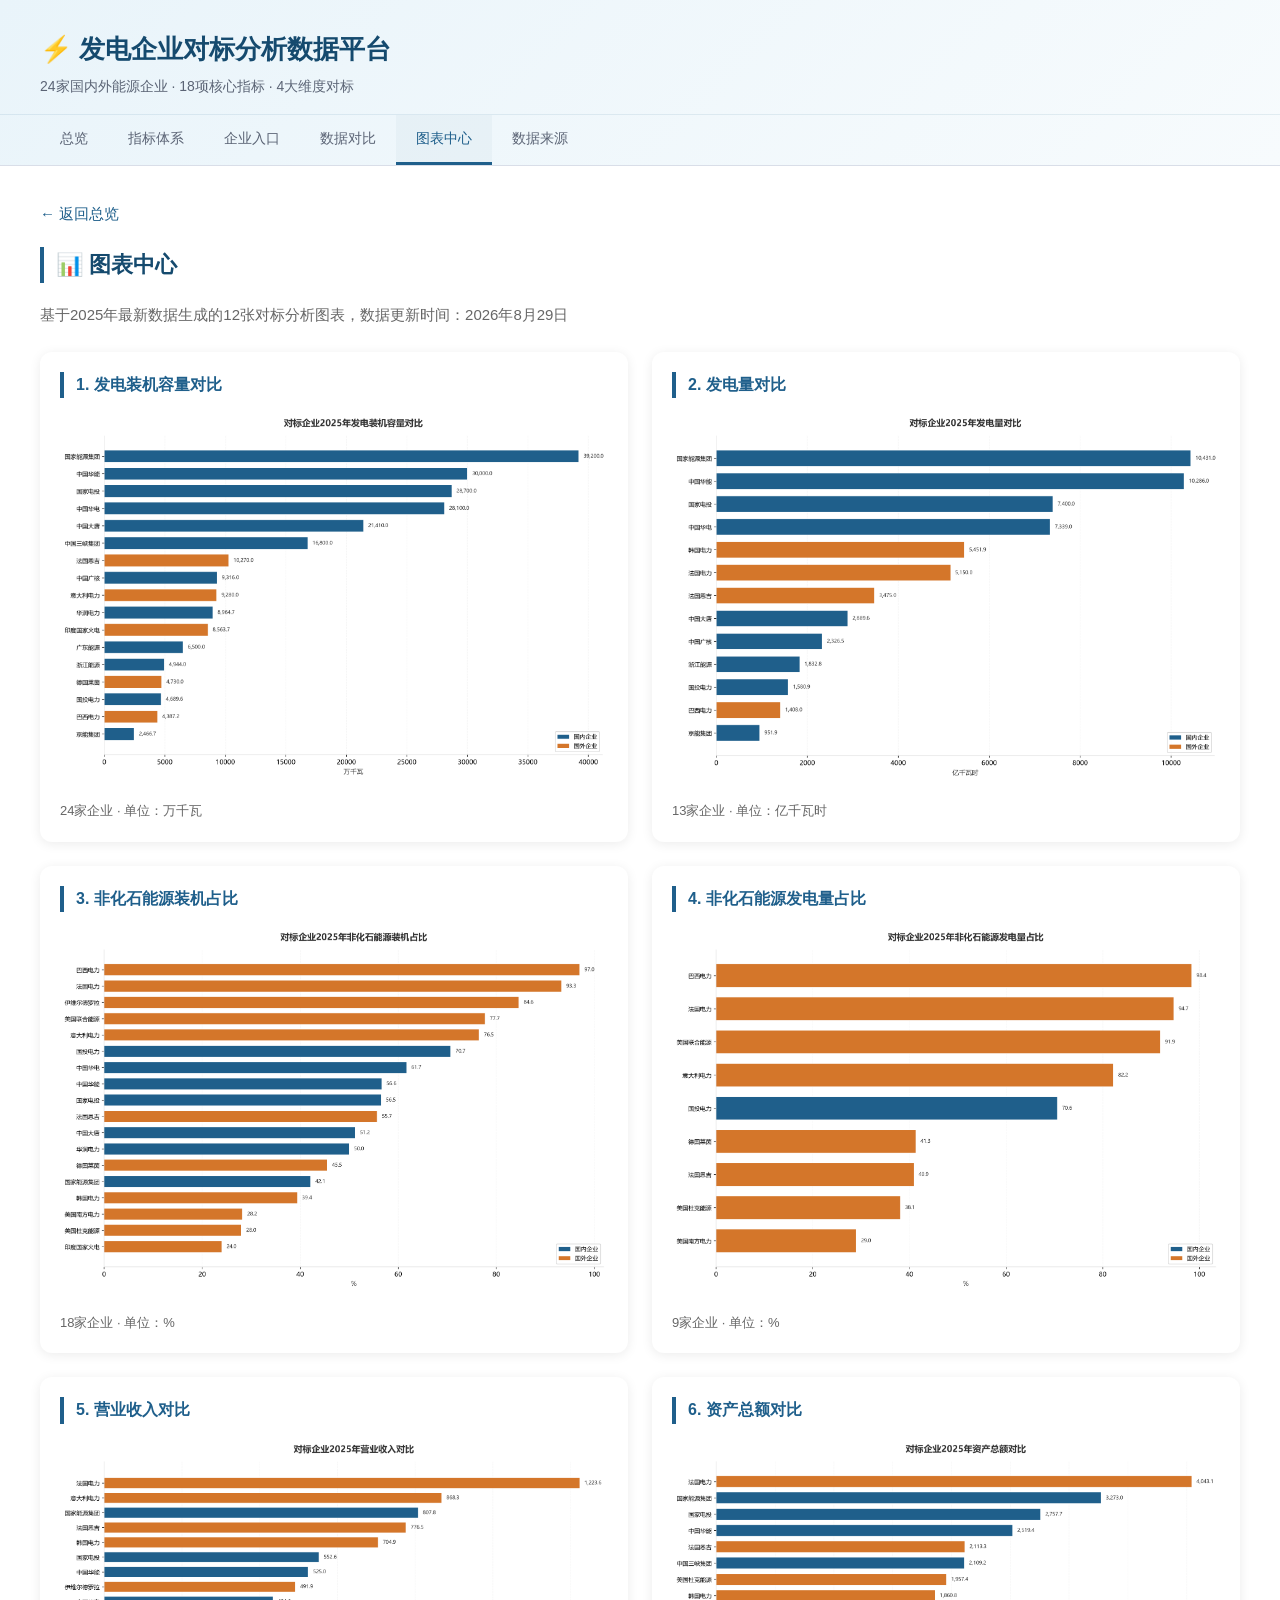
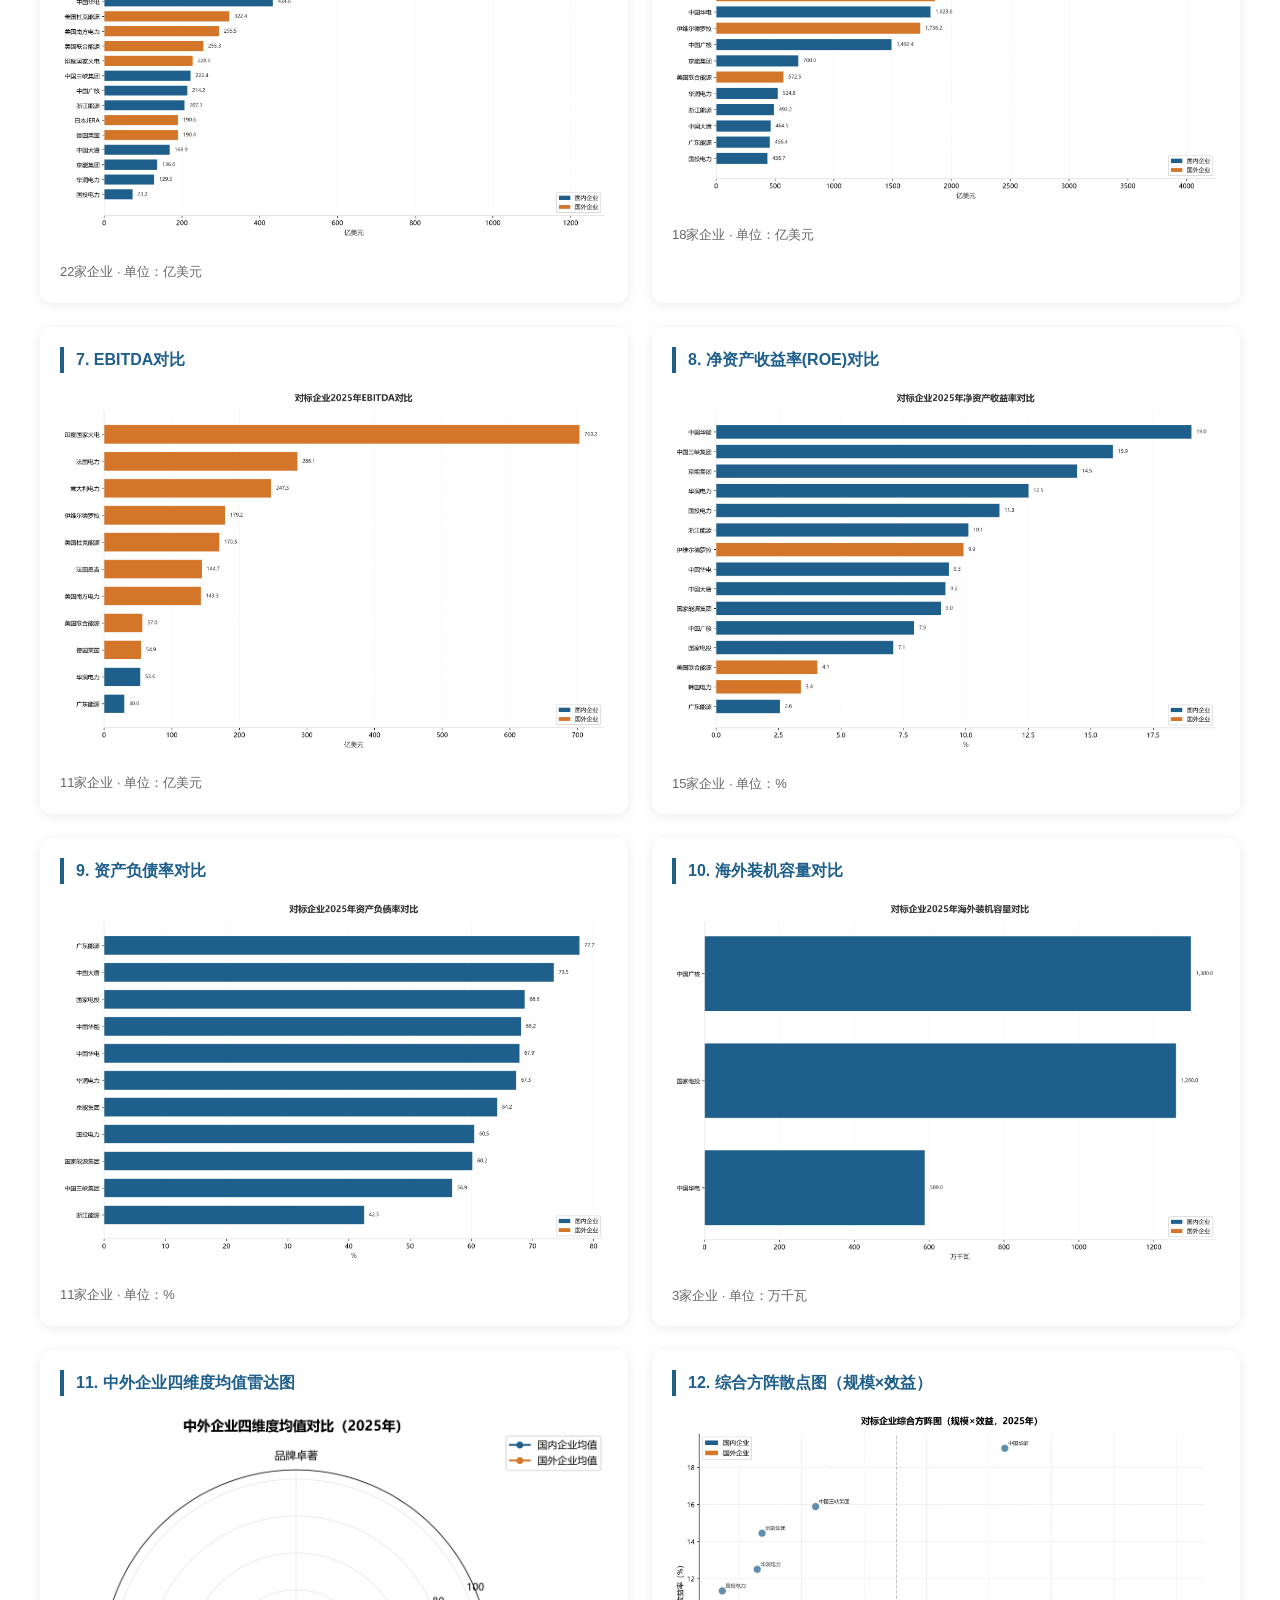
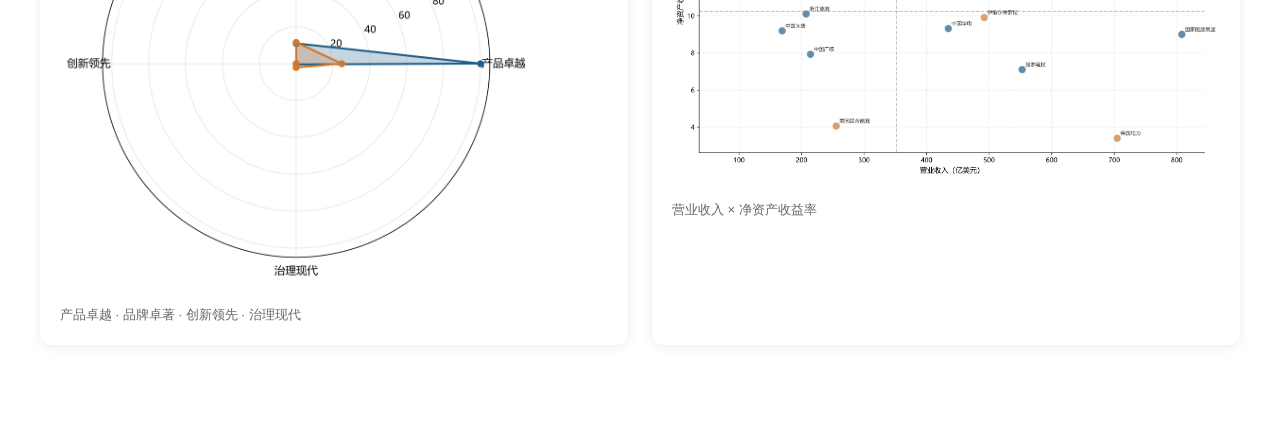
==== charts.html @ 98b0fddc "新增图表中心页面，上传12张基于最新数据的对标分析图表" ====
﻿<!DOCTYPE html>
<html lang="zh-CN">
<head>
  <meta charset="UTF-8">
  <meta name="viewport" content="width=device-width, initial-scale=1.0">
  <title>图表中心 - 发电企业对标分析数据平台</title>
  <link rel="stylesheet" href="css/style.css">
  <style>
    .charts-grid { display: grid; grid-template-columns: repeat(auto-fit, minmax(500px, 1fr)); gap: 24px; margin-top: 24px; }
    .chart-card { background: #fff; border-radius: 12px; padding: 20px; box-shadow: 0 2px 12px rgba(0,0,0,0.08); }
    .chart-card h3 { margin: 0 0 16px 0; font-size: 16px; color: #1f5f8b; border-left: 4px solid #1f5f8b; padding-left: 12px; }
    .chart-card img { width: 100%; height: auto; border-radius: 8px; }
    .chart-meta { margin-top: 12px; font-size: 13px; color: #666; }
    .back-link { display: inline-block; margin-bottom: 20px; color: #1f5f8b; text-decoration: none; font-weight: 500; }
    .back-link:hover { text-decoration: underline; }
  </style>
</head>
<body>
  <header class="site-header">
    <div class="header-content">
      <h1 class="site-title">⚡ 发电企业对标分析数据平台</h1>
      <p class="site-subtitle">24家国内外能源企业 · 18项核心指标 · 4大维度对标</p>
    </div>
    <nav class="main-nav">
      <a href="index.html" class="nav-link">总览</a>
      <a href="index.html#indicators" class="nav-link">指标体系</a>
      <a href="index.html#companies" class="nav-link">企业入口</a>
      <a href="index.html#comparison" class="nav-link">数据对比</a>
      <a href="charts.html" class="nav-link active">图表中心</a>
      <a href="data_sources.html" class="nav-link">数据来源</a>
    </nav>
  </header>

  <main class="main-content">
    <section class="section">
      <a href="index.html" class="back-link">← 返回总览</a>
      <h2 class="section-title">📊 图表中心</h2>
      <p style="color: #666; margin-bottom: 8px;">基于2025年最新数据生成的12张对标分析图表，数据更新时间：2026年8月29日</p>
      
      <div class="charts-grid">
        <div class="chart-card">
          <h3>1. 发电装机容量对比</h3>
          <img src="charts/01_installed_capacity_2025.png" alt="发电装机容量对比">
          <div class="chart-meta">24家企业 · 单位：万千瓦</div>
        </div>
        <div class="chart-card">
          <h3>2. 发电量对比</h3>
          <img src="charts/02_power_generation_2025.png" alt="发电量对比">
          <div class="chart-meta">13家企业 · 单位：亿千瓦时</div>
        </div>
        <div class="chart-card">
          <h3>3. 非化石能源装机占比</h3>
          <img src="charts/03_non_fossil_capacity_ratio_2025.png" alt="非化石能源装机占比">
          <div class="chart-meta">18家企业 · 单位：%</div>
        </div>
        <div class="chart-card">
          <h3>4. 非化石能源发电量占比</h3>
          <img src="charts/04_non_fossil_generation_ratio_2025.png" alt="非化石能源发电量占比">
          <div class="chart-meta">9家企业 · 单位：%</div>
        </div>
        <div class="chart-card">
          <h3>5. 营业收入对比</h3>
          <img src="charts/05_revenue_2025.png" alt="营业收入对比">
          <div class="chart-meta">22家企业 · 单位：亿美元</div>
        </div>
        <div class="chart-card">
          <h3>6. 资产总额对比</h3>
          <img src="charts/06_total_assets_2025.png" alt="资产总额对比">
          <div class="chart-meta">18家企业 · 单位：亿美元</div>
        </div>
        <div class="chart-card">
          <h3>7. EBITDA对比</h3>
          <img src="charts/07_ebitda_2025.png" alt="EBITDA对比">
          <div class="chart-meta">11家企业 · 单位：亿美元</div>
        </div>
        <div class="chart-card">
          <h3>8. 净资产收益率(ROE)对比</h3>
          <img src="charts/08_roe_2025.png" alt="ROE对比">
          <div class="chart-meta">15家企业 · 单位：%</div>
        </div>
        <div class="chart-card">
          <h3>9. 资产负债率对比</h3>
          <img src="charts/09_debt_ratio_2025.png" alt="资产负债率对比">
          <div class="chart-meta">11家企业 · 单位：%</div>
        </div>
        <div class="chart-card">
          <h3>10. 海外装机容量对比</h3>
          <img src="charts/10_overseas_capacity_2025.png" alt="海外装机容量对比">
          <div class="chart-meta">3家企业 · 单位：万千瓦</div>
        </div>
        <div class="chart-card">
          <h3>11. 中外企业四维度均值雷达图</h3>
          <img src="charts/11_radar_dimension_comparison.png" alt="维度雷达图">
          <div class="chart-meta">产品卓越 · 品牌卓著 · 创新领先 · 治理现代</div>
        </div>
        <div class="chart-card">
          <h3>12. 综合方阵散点图（规模×效益）</h3>
          <img src="charts/12_scatter_scale_profit_matrix.png" alt="综合方阵散点图">
          <div class="chart-meta">营业收入 × 净资产收益率</div>
        </div>
      </div>
    </section>
  </main>
</body>
</html>
---- css/style.css ----
/* 发电企业对标分析数据平台 - 样式文件 */

:root {
  --primary: #1f5f8b;
  --primary-light: #eef6fb;
  --primary-dark: #154a6e;
  --accent: #d4762a;
  --accent-light: #fdf3e8;
  --success: #2d8a4e;
  --warning: #c48a1a;
  --danger: #c0392b;
  --text: #162033;
  --text-muted: #5b6475;
  --border: #d9dee8;
  --bg-soft: #f5f7fb;
  --bg-white: #ffffff;
  --shadow: 0 2px 12px rgba(31, 95, 139, 0.08);
  --shadow-hover: 0 4px 20px rgba(31, 95, 139, 0.15);
  --radius: 10px;
  --radius-sm: 6px;
}

* {
  box-sizing: border-box;
  margin: 0;
  padding: 0;
}

body {
  font-family: -apple-system, BlinkMacSystemFont, "Segoe UI", "Microsoft YaHei", Arial, sans-serif;
  color: var(--text);
  background: var(--bg-white);
  line-height: 1.65;
  font-size: 15px;
}

/* 顶部导航 */
.site-header {
  background: linear-gradient(135deg, #e9f4fa, #f7fbfd);
  border-bottom: 1px solid var(--border);
  padding: 0;
}

.header-content {
  padding: 28px 40px 16px;
  max-width: 1400px;
  margin: 0 auto;
}

.site-title {
  font-size: 26px;
  font-weight: 700;
  color: var(--primary-dark);
  margin-bottom: 4px;
}

.site-subtitle {
  font-size: 14px;
  color: var(--text-muted);
}

.main-nav {
  display: flex;
  gap: 0;
  padding: 0 40px;
  max-width: 1400px;
  margin: 0 auto;
  border-top: 1px solid rgba(31, 95, 139, 0.1);
}

.nav-link {
  padding: 12px 20px;
  color: var(--text-muted);
  text-decoration: none;
  font-weight: 500;
  font-size: 14px;
  border-bottom: 3px solid transparent;
  transition: all 0.2s;
}

.nav-link:hover,
.nav-link.active {
  color: var(--primary);
  border-bottom-color: var(--primary);
  background: rgba(31, 95, 139, 0.04);
}

/* 主内容区 */
.main-content {
  max-width: 1400px;
  margin: 0 auto;
  padding: 0 40px 60px;
}

.section {
  padding: 36px 0;
  border-bottom: 1px solid var(--border);
}

.section:last-child {
  border-bottom: none;
}

.section-title {
  font-size: 22px;
  font-weight: 700;
  color: var(--primary-dark);
  margin-bottom: 20px;
  padding-left: 12px;
  border-left: 4px solid var(--primary);
}

.subsection-title {
  font-size: 17px;
  font-weight: 600;
  color: var(--text);
  margin: 24px 0 12px;
}

/* 统计卡片 */
.stats-grid {
  display: grid;
  grid-template-columns: repeat(auto-fit, minmax(200px, 1fr));
  gap: 16px;
  margin-bottom: 24px;
}

.stat-card {
  background: var(--bg-white);
  border: 1px solid var(--border);
  border-radius: var(--radius);
  padding: 20px;
  text-align: center;
  transition: all 0.2s;
  box-shadow: var(--shadow);
}

.stat-card:hover {
  transform: translateY(-2px);
  box-shadow: var(--shadow-hover);
}

.stat-value {
  font-size: 36px;
  font-weight: 700;
  color: var(--primary);
  line-height: 1.2;
}

.stat-label {
  font-size: 14px;
  color: var(--text-muted);
  margin-top: 4px;
}

.stat-detail {
  font-size: 12px;
  color: var(--text-muted);
  margin-top: 2px;
  opacity: 0.8;
}

/* 完成度进度条 */
.completeness-section {
  background: var(--bg-soft);
  border-radius: var(--radius);
  padding: 20px 24px;
}

.completeness-bars {
  display: flex;
  flex-direction: column;
  gap: 12px;
}

.completeness-item {
  display: grid;
  grid-template-columns: 80px 1fr 140px;
  align-items: center;
  gap: 12px;
}

.completeness-label {
  font-weight: 600;
  color: var(--text);
  font-size: 14px;
}

.completeness-bar {
  height: 20px;
  background: var(--bg-white);
  border-radius: 10px;
  overflow: hidden;
  border: 1px solid var(--border);
}

.completeness-fill {
  height: 100%;
  background: linear-gradient(90deg, var(--primary), var(--primary-dark));
  border-radius: 10px;
  transition: width 0.5s ease;
}

.completeness-value {
  font-size: 13px;
  color: var(--text-muted);
  text-align: right;
}

/* 维度Tab */
.dimension-tabs {
  display: flex;
  gap: 8px;
  margin-bottom: 16px;
  flex-wrap: wrap;
}

.dim-tab {
  padding: 8px 16px;
  border: 1px solid var(--border);
  background: var(--bg-white);
  border-radius: 20px;
  cursor: pointer;
  font-size: 13px;
  font-weight: 500;
  color: var(--text-muted);
  transition: all 0.2s;
}

.dim-tab:hover {
  border-color: var(--primary);
  color: var(--primary);
}

.dim-tab.active {
  background: var(--primary);
  color: white;
  border-color: var(--primary);
}

/* 指标选择器 */
.indicator-selector {
  display: flex;
  align-items: center;
  margin-bottom: 16px;
  flex-wrap: wrap;
  gap: 8px;
}

.indicator-selector label {
  font-weight: 600;
  font-size: 14px;
  color: var(--text);
}

.indicator-selector select {
  padding: 8px 12px;
  border: 1px solid var(--border);
  border-radius: var(--radius-sm);
  font-size: 14px;
  color: var(--text);
  background: var(--bg-white);
  cursor: pointer;
  min-width: 180px;
}

.indicator-selector select:focus {
  outline: none;
  border-color: var(--primary);
  box-shadow: 0 0 0 3px rgba(31, 95, 139, 0.1);
}

/* 图表容器 */
.chart-container {
  width: 100%;
  height: 500px;
  background: var(--bg-white);
  border: 1px solid var(--border);
  border-radius: var(--radius);
  padding: 16px;
  margin-bottom: 16px;
}

.chart-container.large {
  height: 600px;
}

/* 指标说明 */
.indicator-info {
  background: var(--primary-light);
  border-left: 4px solid var(--primary);
  border-radius: 0 var(--radius-sm) var(--radius-sm) 0;
  padding: 16px 20px;
}

.indicator-info h4 {
  font-size: 15px;
  font-weight: 600;
  color: var(--primary-dark);
  margin-bottom: 6px;
}

.indicator-info p {
  font-size: 14px;
  color: var(--text);
  line-height: 1.7;
}

/* 企业筛选 */
.company-filter {
  display: flex;
  align-items: center;
  gap: 8px;
  margin-bottom: 20px;
  flex-wrap: wrap;
}

.filter-btn {
  padding: 8px 16px;
  border: 1px solid var(--border);
  background: var(--bg-white);
  border-radius: 20px;
  cursor: pointer;
  font-size: 13px;
  font-weight: 500;
  color: var(--text-muted);
  transition: all 0.2s;
}

.filter-btn:hover {
  border-color: var(--primary);
  color: var(--primary);
}

.filter-btn.active {
  background: var(--primary);
  color: white;
  border-color: var(--primary);
}

.search-input {
  margin-left: auto;
  padding: 8px 14px;
  border: 1px solid var(--border);
  border-radius: 20px;
  font-size: 13px;
  width: 220px;
  transition: all 0.2s;
}

.search-input:focus {
  outline: none;
  border-color: var(--primary);
  box-shadow: 0 0 0 3px rgba(31, 95, 139, 0.1);
  width: 260px;
}

/* 企业卡片网格 */
.company-grid {
  display: grid;
  grid-template-columns: repeat(auto-fill, minmax(260px, 1fr));
  gap: 16px;
}

.company-card {
  background: var(--bg-white);
  border: 1px solid var(--border);
  border-radius: var(--radius);
  padding: 18px;
  cursor: pointer;
  transition: all 0.2s;
  box-shadow: var(--shadow);
}

.company-card:hover {
  transform: translateY(-3px);
  box-shadow: var(--shadow-hover);
  border-color: var(--primary);
}

.company-card.domestic {
  border-top: 3px solid var(--primary);
}

.company-card.foreign {
  border-top: 3px solid var(--accent);
}

.company-name {
  font-size: 16px;
  font-weight: 700;
  color: var(--text);
  margin-bottom: 4px;
}

.company-type-tag {
  display: inline-block;
  padding: 2px 8px;
  border-radius: 10px;
  font-size: 11px;
  font-weight: 600;
  margin-bottom: 8px;
}

.company-type-tag.domestic {
  background: var(--primary-light);
  color: var(--primary);
}

.company-type-tag.foreign {
  background: var(--accent-light);
  color: var(--accent);
}

.company-stats {
  display: grid;
  grid-template-columns: 1fr 1fr;
  gap: 8px;
  margin-top: 10px;
}

.company-stat {
  text-align: center;
  padding: 6px;
  background: var(--bg-soft);
  border-radius: var(--radius-sm);
}

.company-stat-value {
  font-size: 14px;
  font-weight: 700;
  color: var(--primary);
}

.company-stat-label {
  font-size: 11px;
  color: var(--text-muted);
}

/* 对比Tab */
.comparison-tabs {
  display: flex;
  gap: 8px;
  margin-bottom: 16px;
}

.comp-tab {
  padding: 10px 20px;
  border: 1px solid var(--border);
  background: var(--bg-white);
  border-radius: var(--radius-sm);
  cursor: pointer;
  font-size: 14px;
  font-weight: 500;
  color: var(--text-muted);
  transition: all 0.2s;
}

.comp-tab:hover {
  border-color: var(--primary);
  color: var(--primary);
}

.comp-tab.active {
  background: var(--primary);
  color: white;
  border-color: var(--primary);
}

/* 数据来源 */
.sources-content {
  display: grid;
  grid-template-columns: repeat(auto-fit, minmax(300px, 1fr));
  gap: 24px;
}

.source-category {
  background: var(--bg-soft);
  border-radius: var(--radius);
  padding: 20px 24px;
}

.source-category h3 {
  font-size: 16px;
  font-weight: 600;
  color: var(--primary-dark);
  margin-bottom: 12px;
  padding-bottom: 8px;
  border-bottom: 2px solid var(--primary);
}

.source-category ul {
  list-style: none;
  padding: 0;
}

.source-category li {
  font-size: 14px;
  color: var(--text);
  padding: 6px 0;
  padding-left: 18px;
  position: relative;
  line-height: 1.6;
}

.source-category li::before {
  content: "▸";
  position: absolute;
  left: 0;
  color: var(--primary);
  font-weight: bold;
}

.source-category strong {
  color: var(--primary-dark);
}

/* 页脚 */
.site-footer {
  background: var(--bg-soft);
  border-top: 1px solid var(--border);
  padding: 20px 40px;
  text-align: center;
  color: var(--text-muted);
  font-size: 13px;
}

/* 响应式设计 */
@media (max-width: 768px) {
  .header-content {
    padding: 20px;
  }

  .site-title {
    font-size: 20px;
  }

  .main-nav {
    padding: 0 20px;
    overflow-x: auto;
  }

  .nav-link {
    padding: 10px 14px;
    font-size: 13px;
    white-space: nowrap;
  }

  .main-content {
    padding: 0 20px 40px;
  }

  .stats-grid {
    grid-template-columns: repeat(2, 1fr);
  }

  .stat-value {
    font-size: 28px;
  }

  .completeness-item {
    grid-template-columns: 60px 1fr;
  }

  .completeness-value {
    grid-column: 1 / -1;
    text-align: left;
    font-size: 12px;
  }

  .company-grid {
    grid-template-columns: 1fr;
  }

  .search-input {
    width: 100%;
    margin-left: 0;
  }

  .chart-container {
    height: 400px;
  }

  .chart-container.large {
    height: 450px;
  }

  .sources-content {
    grid-template-columns: 1fr;
  }

  .comparison-tabs {
    overflow-x: auto;
  }

  .comp-tab {
    white-space: nowrap;
  }
}

@media (max-width: 480px) {
  .stats-grid {
    grid-template-columns: 1fr;
  }

  .dimension-tabs {
    gap: 6px;
  }

  .dim-tab {
    padding: 6px 12px;
    font-size: 12px;
  }
}
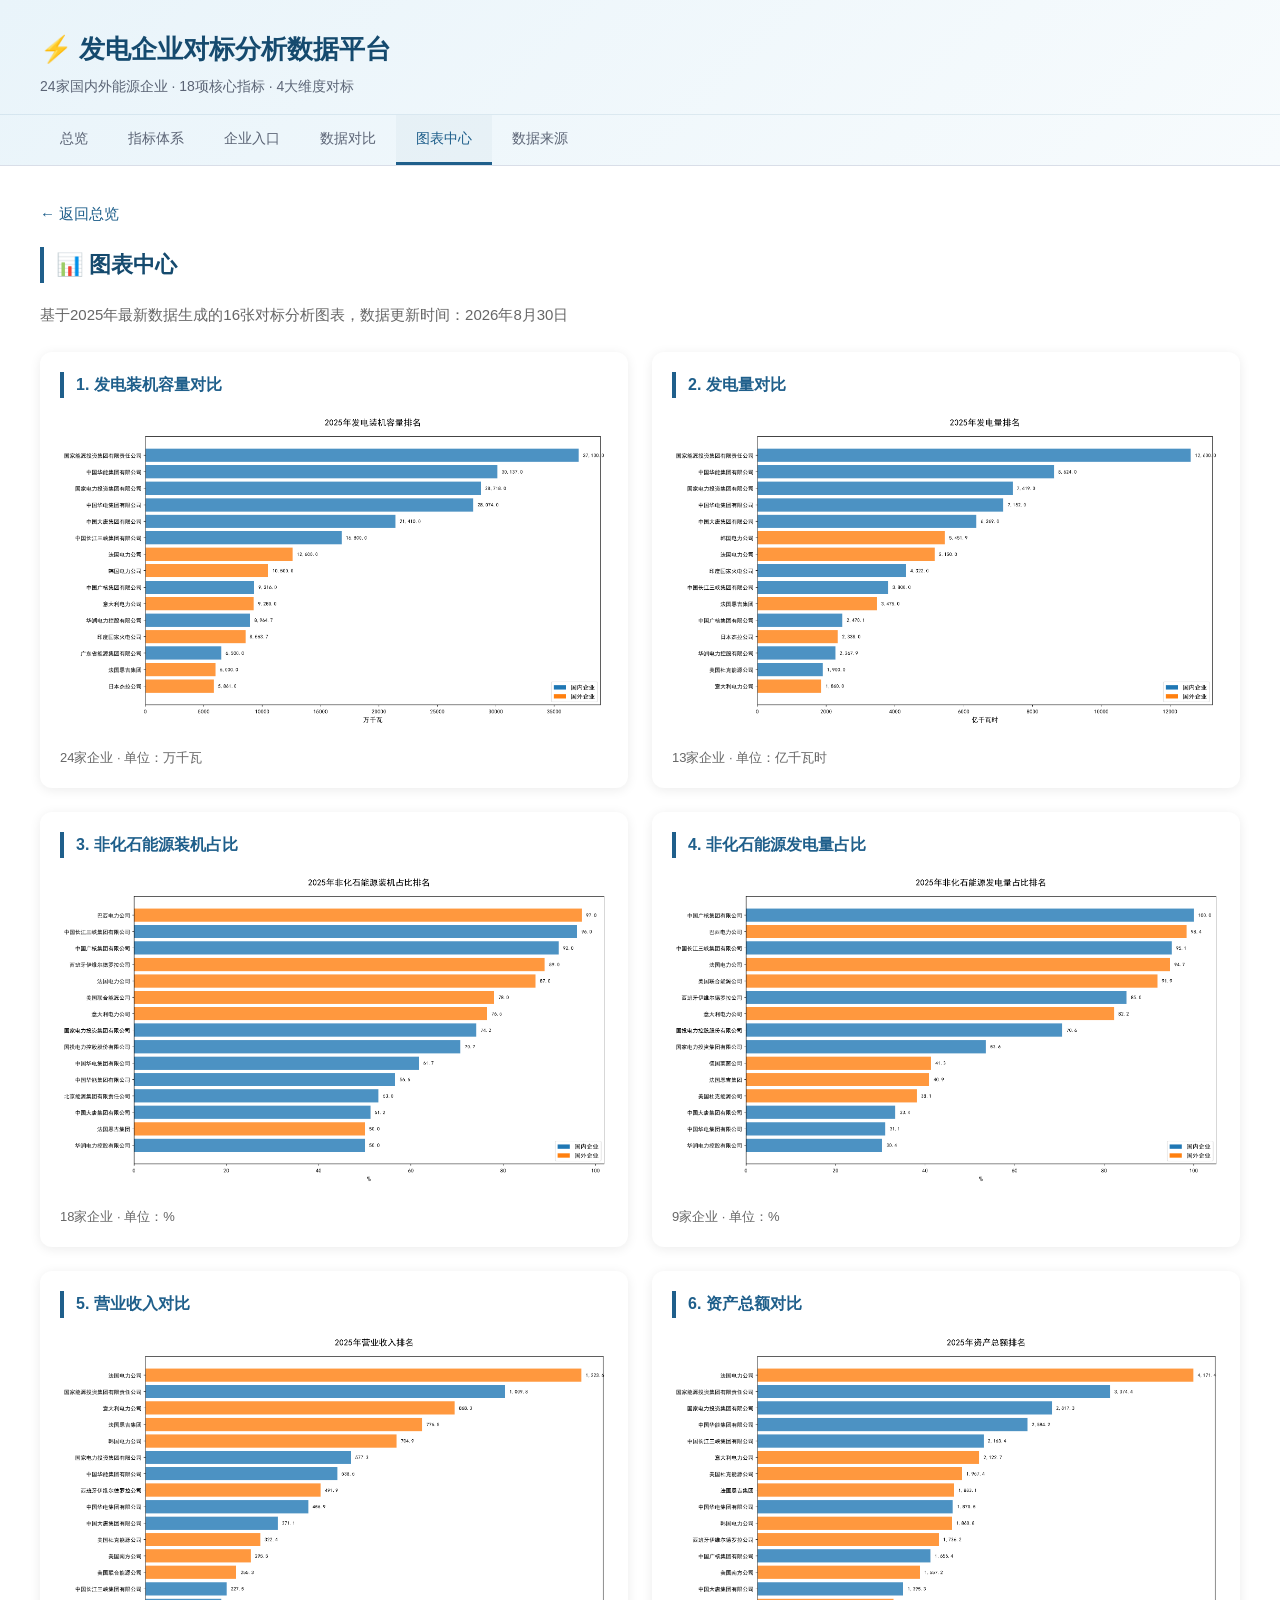
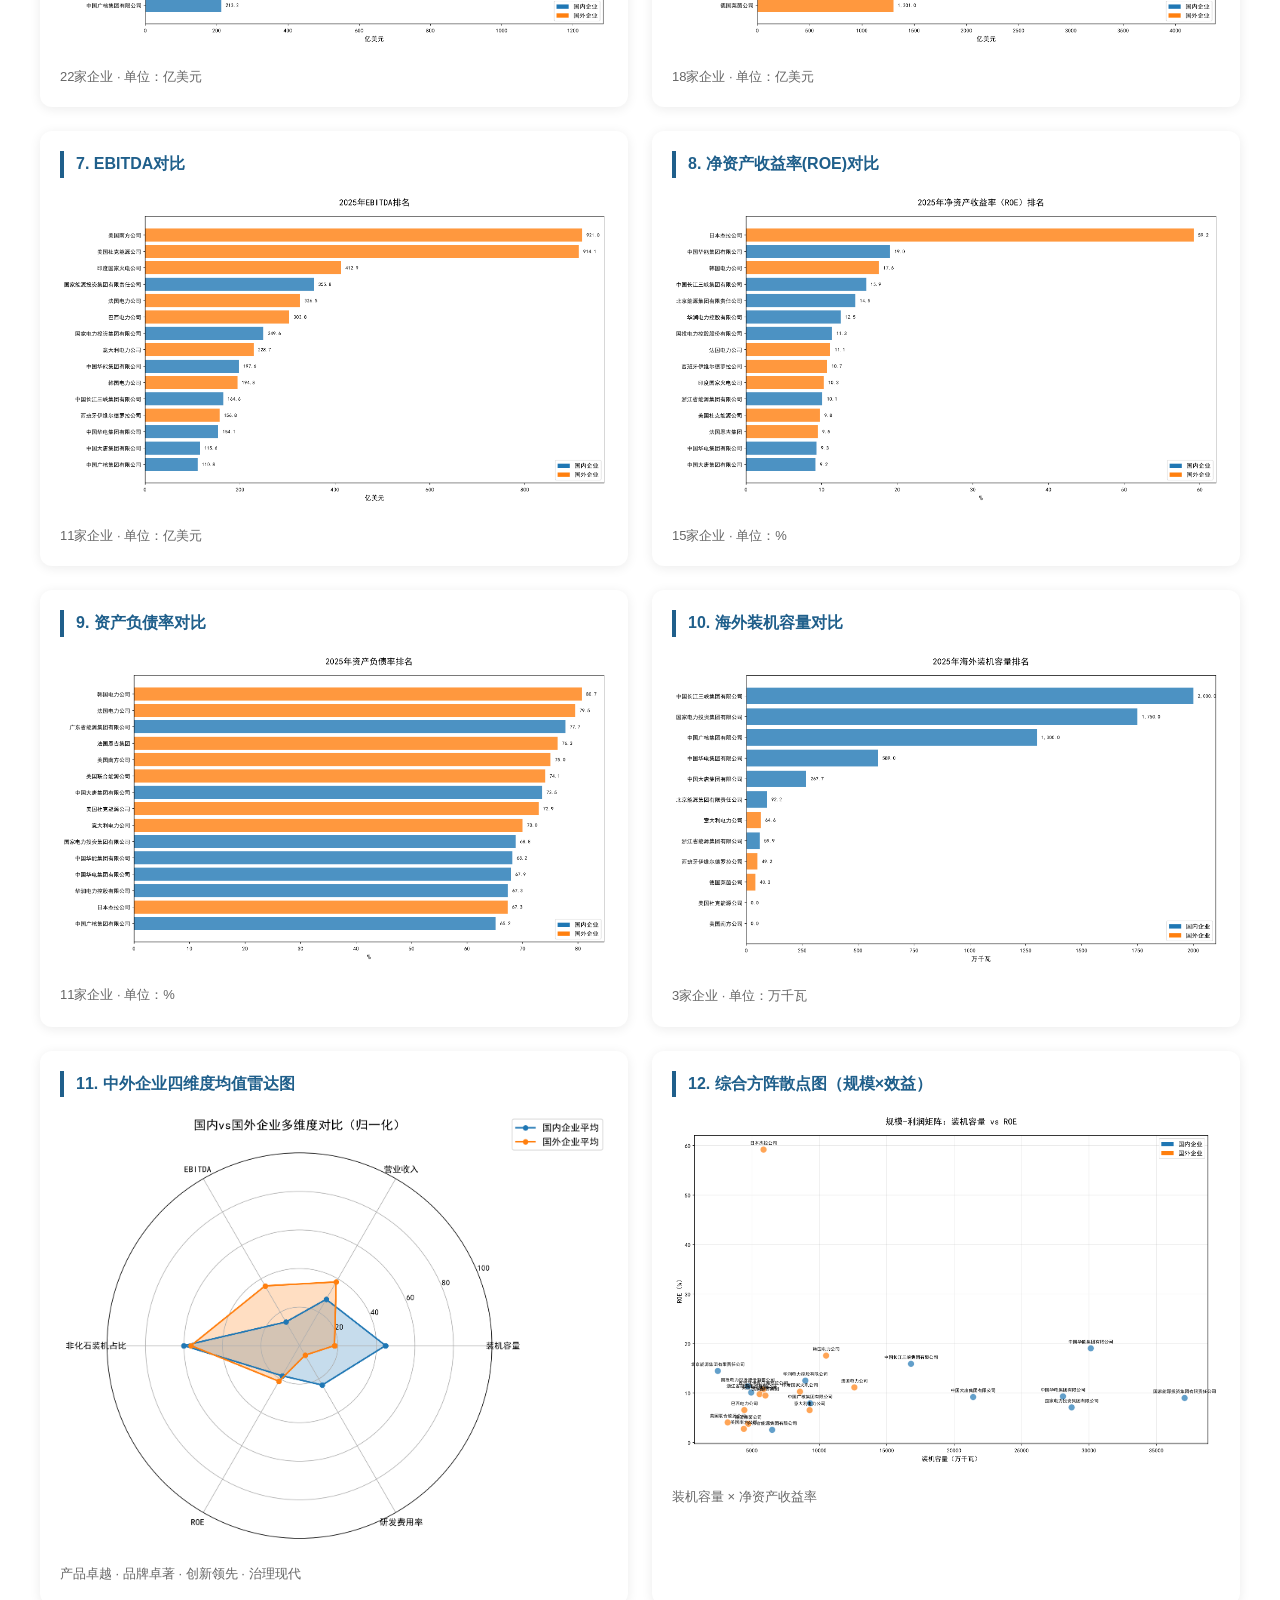
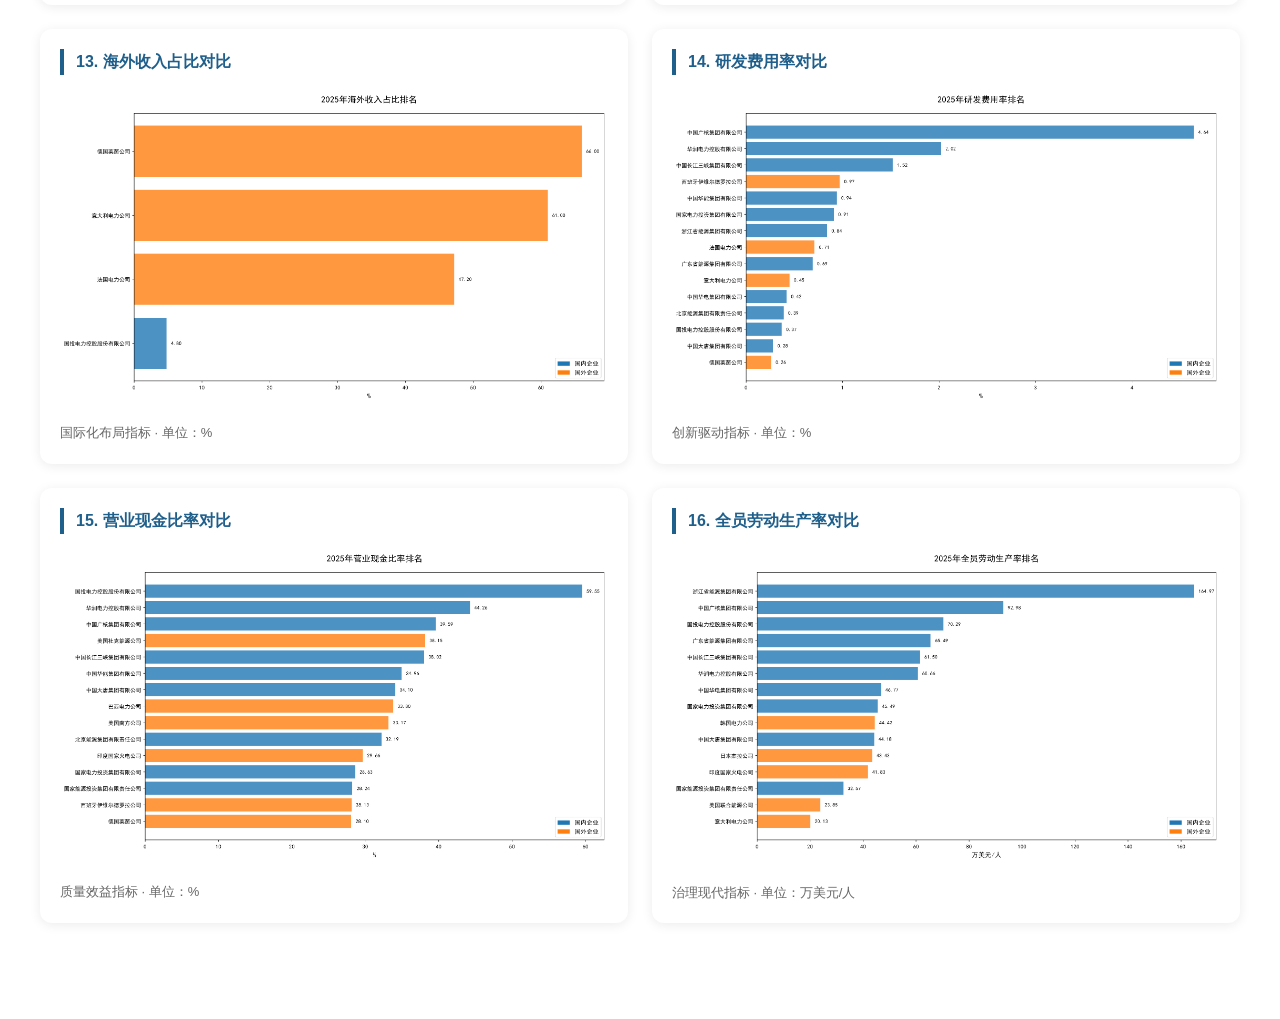
==== commit be0601a6: "新增4张图表：海外收入占比、研发费用率、营业现金比率、劳动生产率" ====
--- a/charts.html
+++ b/charts.html
@@ -35,7 +35,7 @@
     <section class="section">
       <a href="index.html" class="back-link">← 返回总览</a>
       <h2 class="section-title">📊 图表中心</h2>
-      <p style="color: #666; margin-bottom: 8px;">基于2025年最新数据生成的12张对标分析图表，数据更新时间：2026年8月29日</p>
+      <p style="color: #666; margin-bottom: 8px;">基于2025年最新数据生成的16张对标分析图表，数据更新时间：2026年8月30日</p>
       
       <div class="charts-grid">
         <div class="chart-card">
@@ -96,7 +96,27 @@
         <div class="chart-card">
           <h3>12. 综合方阵散点图（规模×效益）</h3>
           <img src="charts/12_scatter_scale_profit_matrix.png" alt="综合方阵散点图">
-          <div class="chart-meta">营业收入 × 净资产收益率</div>
+          <div class="chart-meta">装机容量 × 净资产收益率</div>
+        </div>
+        <div class="chart-card">
+          <h3>13. 海外收入占比对比</h3>
+          <img src="charts/13_overseas_revenue_ratio_2025.png" alt="海外收入占比对比">
+          <div class="chart-meta">国际化布局指标 · 单位：%</div>
+        </div>
+        <div class="chart-card">
+          <h3>14. 研发费用率对比</h3>
+          <img src="charts/14_rd_intensity_2025.png" alt="研发费用率对比">
+          <div class="chart-meta">创新驱动指标 · 单位：%</div>
+        </div>
+        <div class="chart-card">
+          <h3>15. 营业现金比率对比</h3>
+          <img src="charts/15_operating_cash_ratio_2025.png" alt="营业现金比率对比">
+          <div class="chart-meta">质量效益指标 · 单位：%</div>
+        </div>
+        <div class="chart-card">
+          <h3>16. 全员劳动生产率对比</h3>
+          <img src="charts/16_labor_productivity_2025.png" alt="全员劳动生产率对比">
+          <div class="chart-meta">治理现代指标 · 单位：万美元/人</div>
         </div>
       </div>
     </section>
